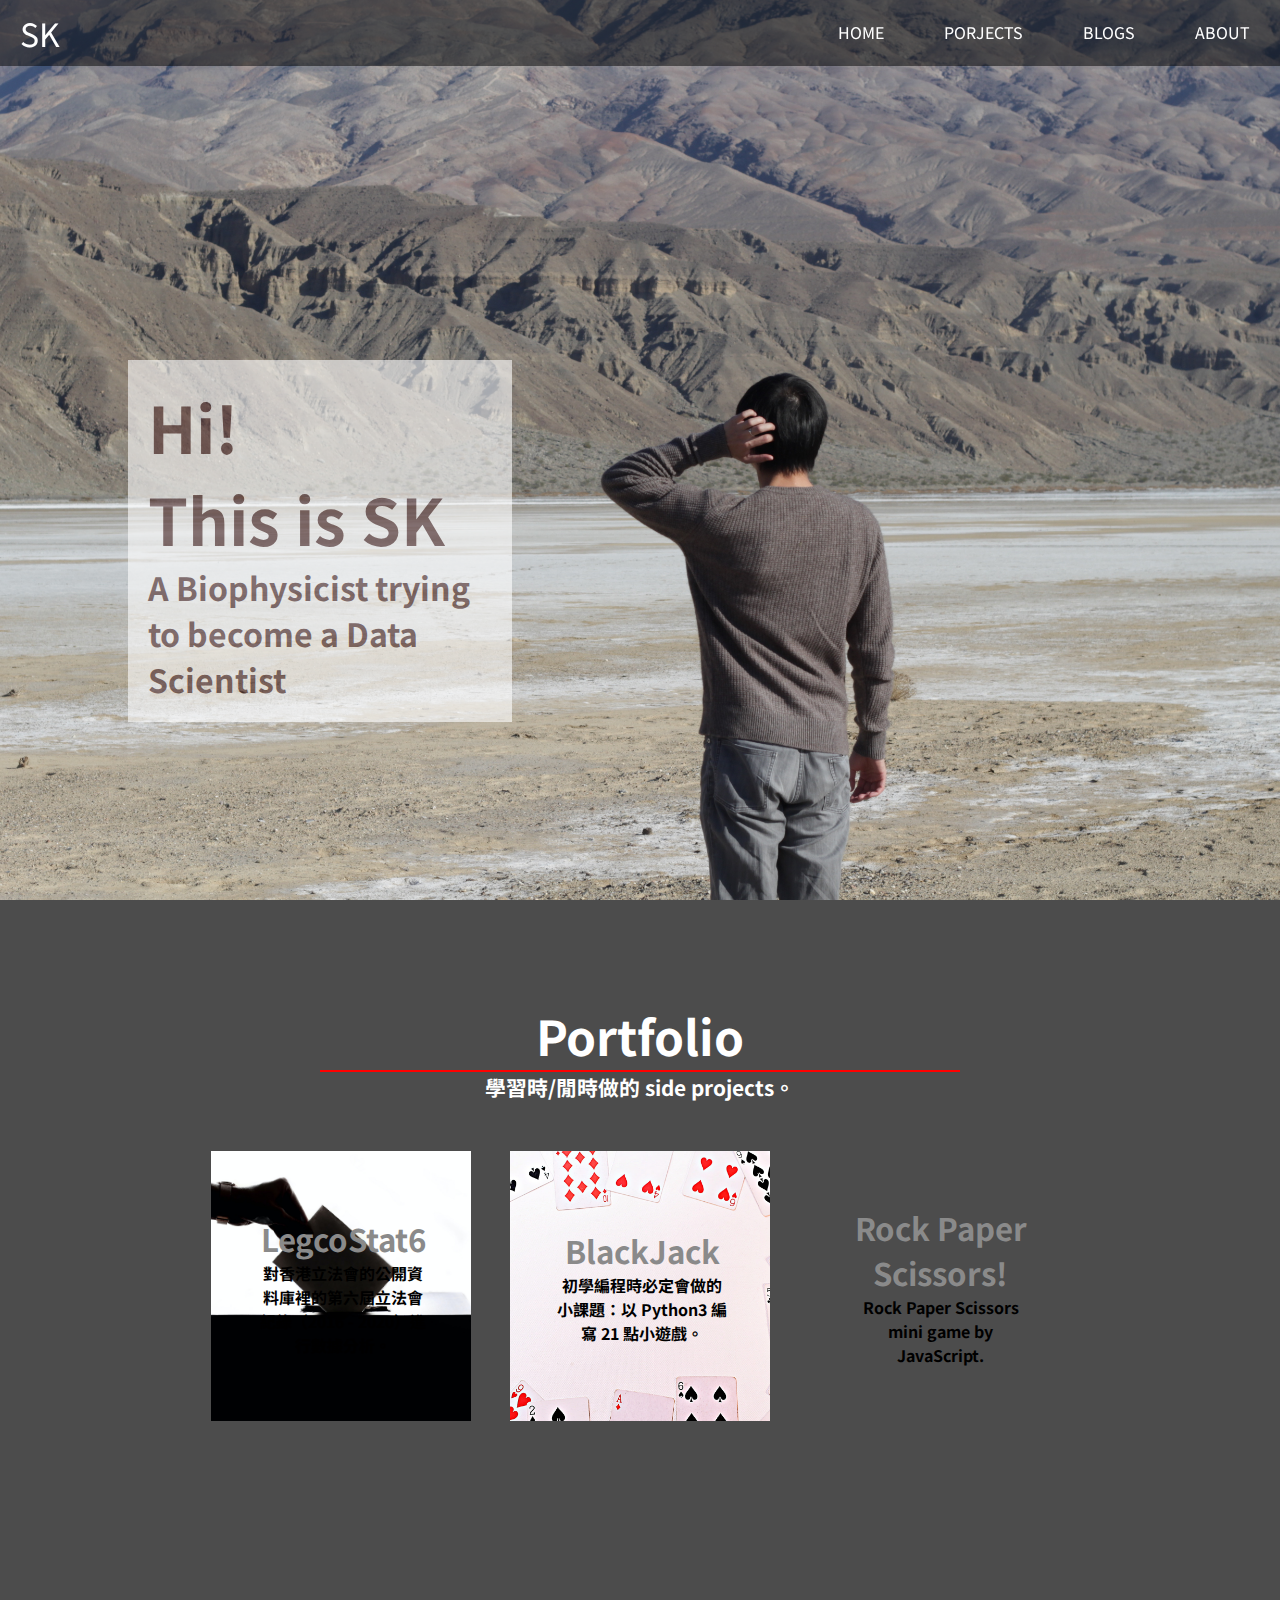
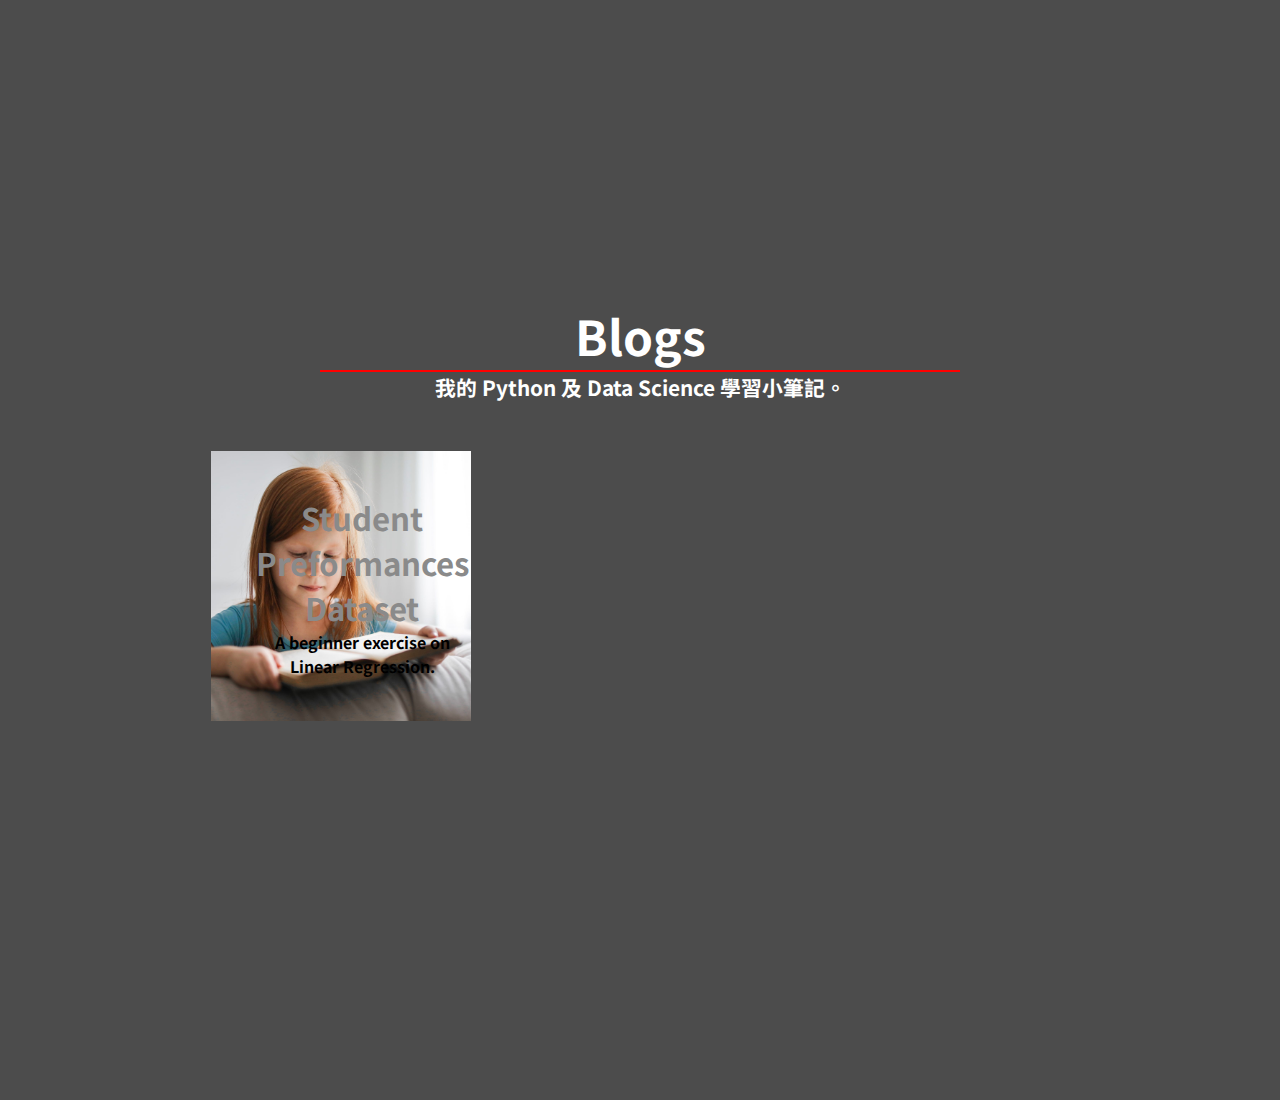
==== index.html @ 5fa2726f "add rock paper scissors link" ====
<!DOCTYPE html>
<html>

<head>
    <meta charset='utf-8'>
    <title>My Portfolio</title>
    <meta name="description" content="My first portfolio page to collect my works!">
    <meta name="viewport" content="width=device-width, initial-scale=1, shrink-to-fit=no">
    <meta http-equiv="X-UA-Compatible" content="ie=edge">
    <link rel="stylesheet" href="css/style.css">
</head>

<body>
    <header class="header">
        <a href="#" class="logo">SK</a>

        <input class="menu-btn" type="checkbox" id="menu-btn" />

        <label class="menu-icon" for="menu-btn"><span class="navicon"></span></label>

            <ul class="menu">
                <li><a href="#home">Home</a></li>
                <li><a href="#projects">Porjects</a></li>
                <li><a href="#blog">Blogs</a></li>
                <li><a href="#">About</a></li>
            </ul>
    </header>
    <div class="container">
        <div class="home" id="home">
            <div class="banner">
                <div class="banner-box">
                    <div class="banner-big">Hi!<br>This is SK</div>
                    <div class="banner-small">A Biophysicist trying to become a Data Scientist</div>
                </div>
            </div>
        </div>


        <div class="projects" id="projects">
            <div class="title-wrapper">
                <div class="title"><h1>Portfolio</h1></div>
                <div class="title-content"><h2>學習時/閒時做的 side projects。</h2></div>
            </div>

            <div class="projects-items-wrapper">
                <!-- add projects here -->
                <div class="projects-item-wrapper">
                    <div class="project-img-background" style="background-image:url(./img/legco_bg.jpg)"></div>

                    <div class="img-text-wrapper">

                        <div class="logo-wrapper">
                            <div class="project-logo"><a href="https://tikuischan.github.io/LegcoStat/"><h2>LegcoStat6</h2></a></div>
                        </div>
                        <div class="subtitle">
                            對香港立法會的公開資料庫裡的第六屆立法會紀錄（2016 - 2020）進行數據分析。
                        </div>

                    </div>
                </div>
                <!-- add projects here -->
                <div class="projects-item-wrapper">
                    <div class="project-img-background" style="background-image:url(./img/blackjack_bg.jpg)"></div>

                    <div class="img-text-wrapper">
                        <div class="logo-wrapper">
                            <div class="project-logo"><a href="https://github.com/TikuisChan/BlackJack.py"><h2>BlackJack</h2></a></div>
                        </div>
                        <div class="subtitle">
                            初學編程時必定會做的小課題：以 Python3 編寫 21 點小遊戲。
                        </div>
                    </div>
                </div>
                <!-- add projects here -->
                <div class="projects-item-wrapper">
                    <div class="project-img-background" style="background-image:url(./img/rps.jpg)"></div>

                    <div class="img-text-wrapper">
                        <div class="logo-wrapper">
                            <div class="project-logo"><a href="./rps/rps.html"><h2>Rock Paper Scissors!</h2></a></div>
                        </div>
                        <div class="subtitle">
                            Rock Paper Scissors mini game by JavaScript.
                        </div>
                    </div>
                </div>
                <!-- add projects here -->

            </div>
        </div>

        <div class="blogs" id="blog">
            <div class="title-wrapper">
                <div class="title"><h1>Blogs</h1></div>
                <div class="title-content"><h2>我的 Python 及 Data Science 學習小筆記。</h2></div>
            </div>
            <div class="blogs-items-wrapper">
                <!-- add blogs here -->
                <div class="blogs-item-wrapper">
                    <div class="blogs-img-background" style="background-image:url(./img/std.jpg)"></div>
                    <div class="img-text-wrapper">
                        <div class="logo-wrapper">
                            <div class="blogs-logo"><a href="./blog/linear_regression.html"><h2>Student Preformances Dataset</h2></a></div>
                        </div>
                        <div class="subtitle">
                            A beginner exercise on Linear Regression.
                        </div>
                    </div>
                </div>
                <!-- add blogs here -->

            </div>


        </div>

<!--         <div class="contact">
        </div> -->

    </div>
</body>
</html>
---- css/style.css ----
/* font including */
@import url('https://fonts.googleapis.com/css2?family=Noto+Sans+TC:wght@500;700&display=swap');

/* Master Styles */
*{
  margin: 0;
  border: 0;
  box-sizing: border-box;
  font-family: 'Noto Sans TC', sans-serif;
}

html {
  scroll-behavior: smooth;
}

.container {
  display: grid;
  grid-template-columns: 1fr;
}

.title-wrapper {
  text-align: center;
}

.title-wrapper h1{
  padding-top: 100px;
  margin: 0px auto;
  font-size: 300%;
  width: 50vw;
  color: white;
  border-bottom: 2px solid red;
}

.title-wrapper h2{
  margin: 0px auto;
  font-size: 130%;
  color: white;
  padding-bottom: 30px;
}

/* new responsive nav bar */
.header {
  background-color: rgba(0,0,0,0.5);
  position: fixed;
  width: 100%;
  z-index: 3;
}

.header ul {
  margin: 0;
  padding: 0;
  list-style: none;
  overflow: hidden;
  text-transform: uppercase;
}

.header li a {
  display: block;
  padding: 20px 20px;
  text-decoration: none;
  color: white;
}

.header li a:hover,
.header .menu-btn:hover {
  background-color: rgba(255,255,255,0.5);
}

.header .logo {
  color: white;
  display: block;
  float: left;
  font-size: 200%;
  padding: 10px 20px;
  text-decoration: none;
}

/* menu */

.header .menu {
  text-align: right;
  clear: both;
  max-height: 0;
  transition: max-height .2s ease-out;
}

/* menu icon */

.header .menu-icon {
  cursor: pointer;
  display: inline-block;
  float: right;
  padding: 28px 20px;
  position: relative;
  user-select: none;
}

.header .menu-icon .navicon {
  background: white;
  display: block;
  height: 2px;
  position: relative;
  transition: background .2s ease-out;
  width: 18px;
}

.header .menu-icon .navicon:before,
.header .menu-icon .navicon:after {
  background: white;
  content: '';
  display: block;
  height: 100%;
  position: absolute;
  transition: all .2s ease-out;
  width: 100%;
}

.header .menu-icon .navicon:before {
  top: 5px;
}

.header .menu-icon .navicon:after {
  top: -5px;
}

/* menu btn */

.header .menu-btn {
  display: none;
}

.header .menu-btn:checked ~ .menu {
  max-height: 240px;
}

.header .menu-btn:checked ~ .menu-icon .navicon {
  background: transparent;
}

.header .menu-btn:checked ~ .menu-icon .navicon:before {
  transform: rotate(-45deg);
}

.header .menu-btn:checked ~ .menu-icon .navicon:after {
  transform: rotate(45deg);
}

.header .menu-btn:checked ~ .menu-icon:not(.steps) .navicon:before,
.header .menu-btn:checked ~ .menu-icon:not(.steps) .navicon:after {
  top: 0;
}

/* frontpage styles */
.banner {
  width: 100%;
  height: 100vh;
  background: url("../img/cover.jpg") center/cover fixed no-repeat;
}

.banner-box {
  display: inline-block;
  width: 30vw;
  background-color: #ffffff;
  opacity: 0.6;
  position: relative;
  top: 40vh;
  left: 10vw;
  padding: 20px;
}

.banner-big {
  color: #533;
  font-size: 400%;
  font-weight: 700;
}

.banner-small {
  color: #533;
  font-size: 200%;
  font-weight: 700;
}

/* projects and blogs styles */
.projects,
.blogs {
  width: 100%;
  min-height: 100vh;
  background: url("../img/cover.jpg") rgba(0,0,0,0.7) center/cover fixed no-repeat;
  background-blend-mode: multiply;
}

.projects-items-wrapper,
.blogs-items-wrapper {
  margin: 0px auto;
  width: 70vw;
  display: grid;
  grid-template-columns: 1fr 1fr 1fr
}

.projects-item-wrapper,
.blogs-item-wrapper {
  position: relative;
  padding: 1.5vw;
}

.project-img-background,
.blogs-img-background {
  transition: all 0.7s;
  width: 100%;
  height: 30vh;
  background: center/cover no-repeat;
}

.project-logo a,
.blogs-logo a {
  font-size: 130%;
  color: #8a8a8a;
  text-decoration: none;
}

.img-text-wrapper {
  position: absolute;
  top: 0;
  display: flex;
  flex-direction: column;
  justify-content: center;
  align-items: center;
  height: 100%;
  text-align: center;
  padding-left: 15%;
  padding-right: 20%;
}

.subtitle {
  font-weight: 700;
  transition: all 0.7s;
}

.projects-item-wrapper:hover,
.blogs-item-wrapper:hover .subtitle {
  color: #6291c5;
}

.projects-item-wrapper:hover .project-img-background,
.blogs-item-wrapper:hover .blogs-img-background {
  background: rgba(0,0,0,0.7) center/cover no-repeat;
  background-blend-mode: multiply;
}

/* selection sytles */

::-moz-selection {
  background: #000;
  color: #fff; }

::selection {
  background: #000;
  color: #fff; }

/* device styles */
@media screen and (min-width: 770px) {
  .header li {
    float: left;
  }
  .header li a {
    padding: 20px 30px;
  }
  .header .menu {
    clear: none;
    float: right;
    max-height: none;
  }
  .header .menu-icon {
    display: none;
  }
}


:root {
  --mobile-screen-move: 50% /*-300px*/;
}

@media screen and (max-width: 770px) {


.nav-wrapper {
  display: none;
}

.banner-box {
  width: 60vw;
  position: relative;
  top: 30vh;
}

.banner-big {
  color: #533;
  font-size: 200%;
  font-weight: 500;
}

.banner-small {
  color: #533;
  font-size: 100%;
  font-weight: 500;
}

.projects-items-wrapper,
.blogs-items-wrapper {
  margin: 0px auto;
  width: 70vw;
  display: grid;
  grid-template-columns: 1fr
}

.banner {
  background: url("../img/cover.jpg") cover fixed no-repeat;
  background-position: var(--mobile-screen-move);
}

.projects,
.blogs {
  background: url("../img/cover.jpg") rgba(0,0,0,0.7) cover fixed no-repeat;
  background-position: var(--mobile-screen-move);
}

/* need JS to do the 'activate depends on scroll condition' */
.project-logo,
.blogs-logo {
  color: white;

}

.subtitle {
  font-size: 120%;
  color: #6291c5;
  font-weight: 700;
}

.project-img-background,
.blogs-img-background {
  height: 50vh;
  margin-bottom: 10vh;
  background: rgba(0,0,0,0.7) center/cover no-repeat;
  background-blend-mode: multiply;
}
}
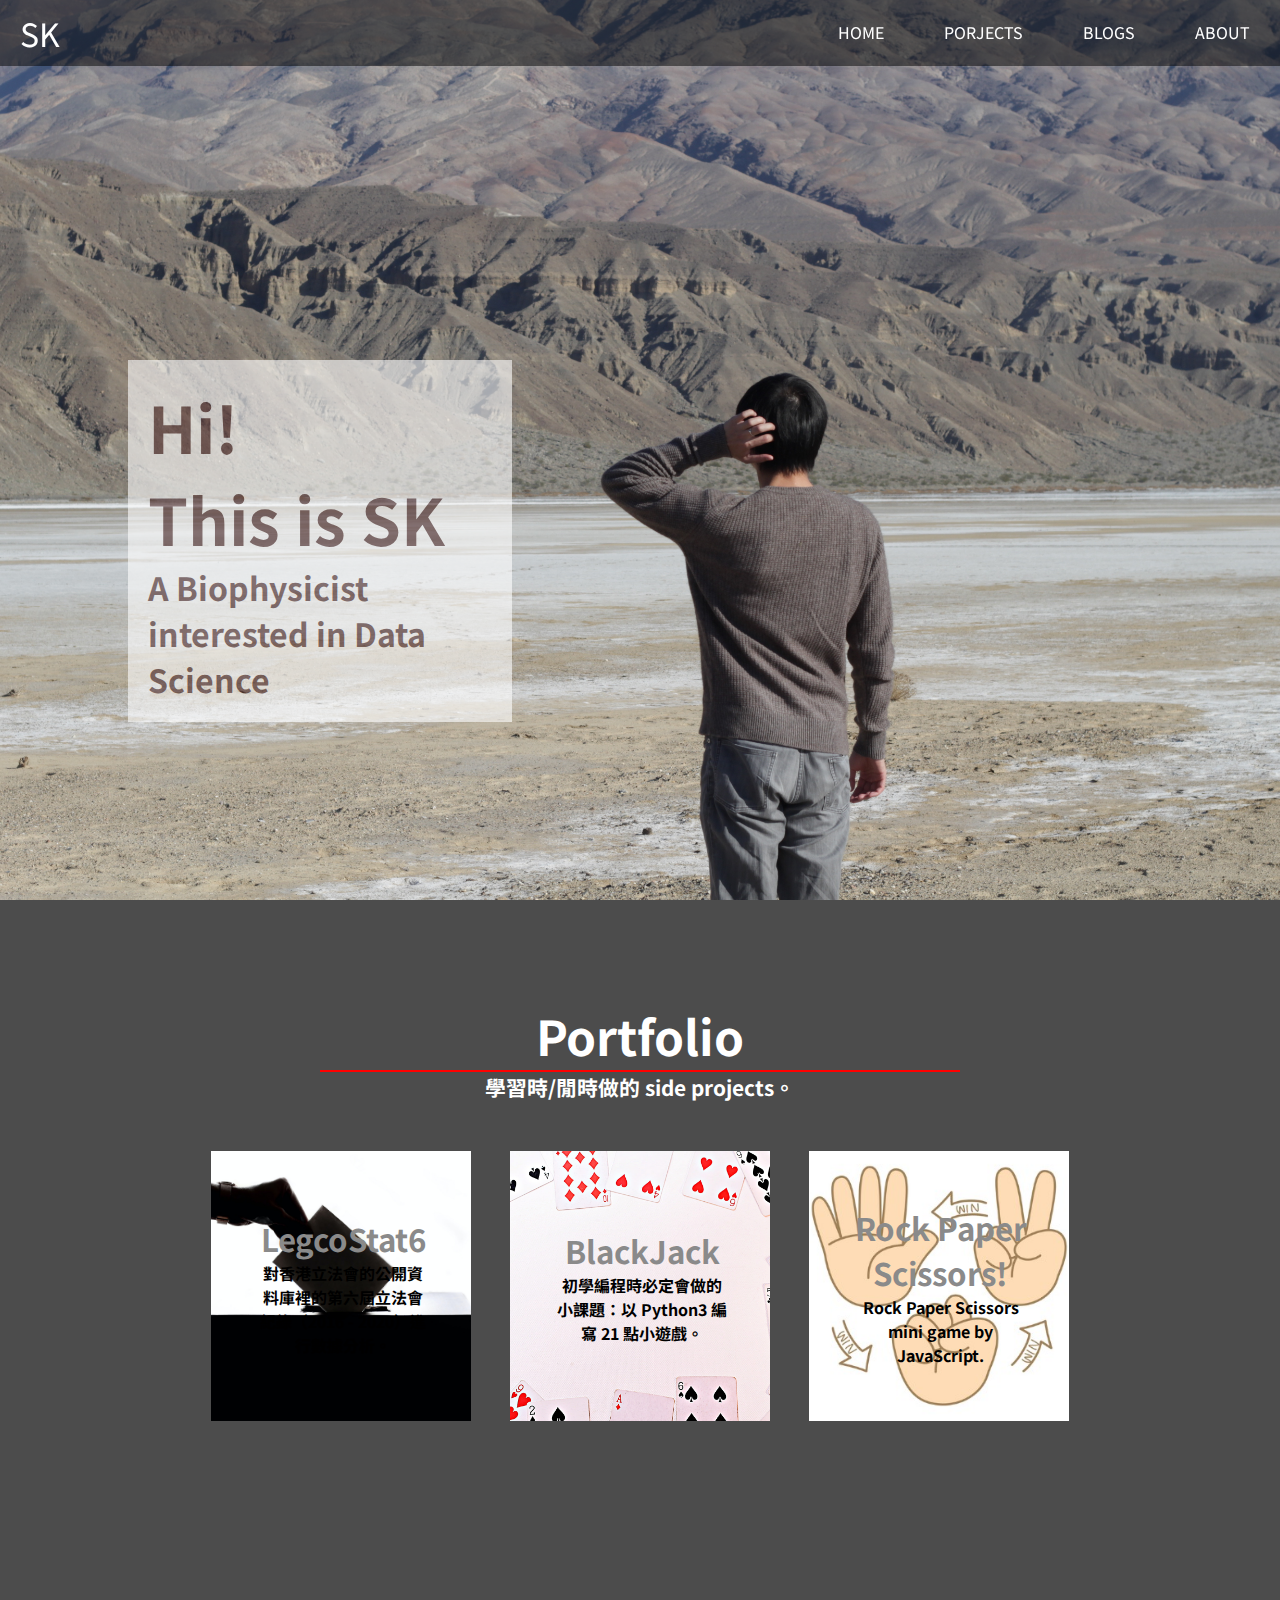
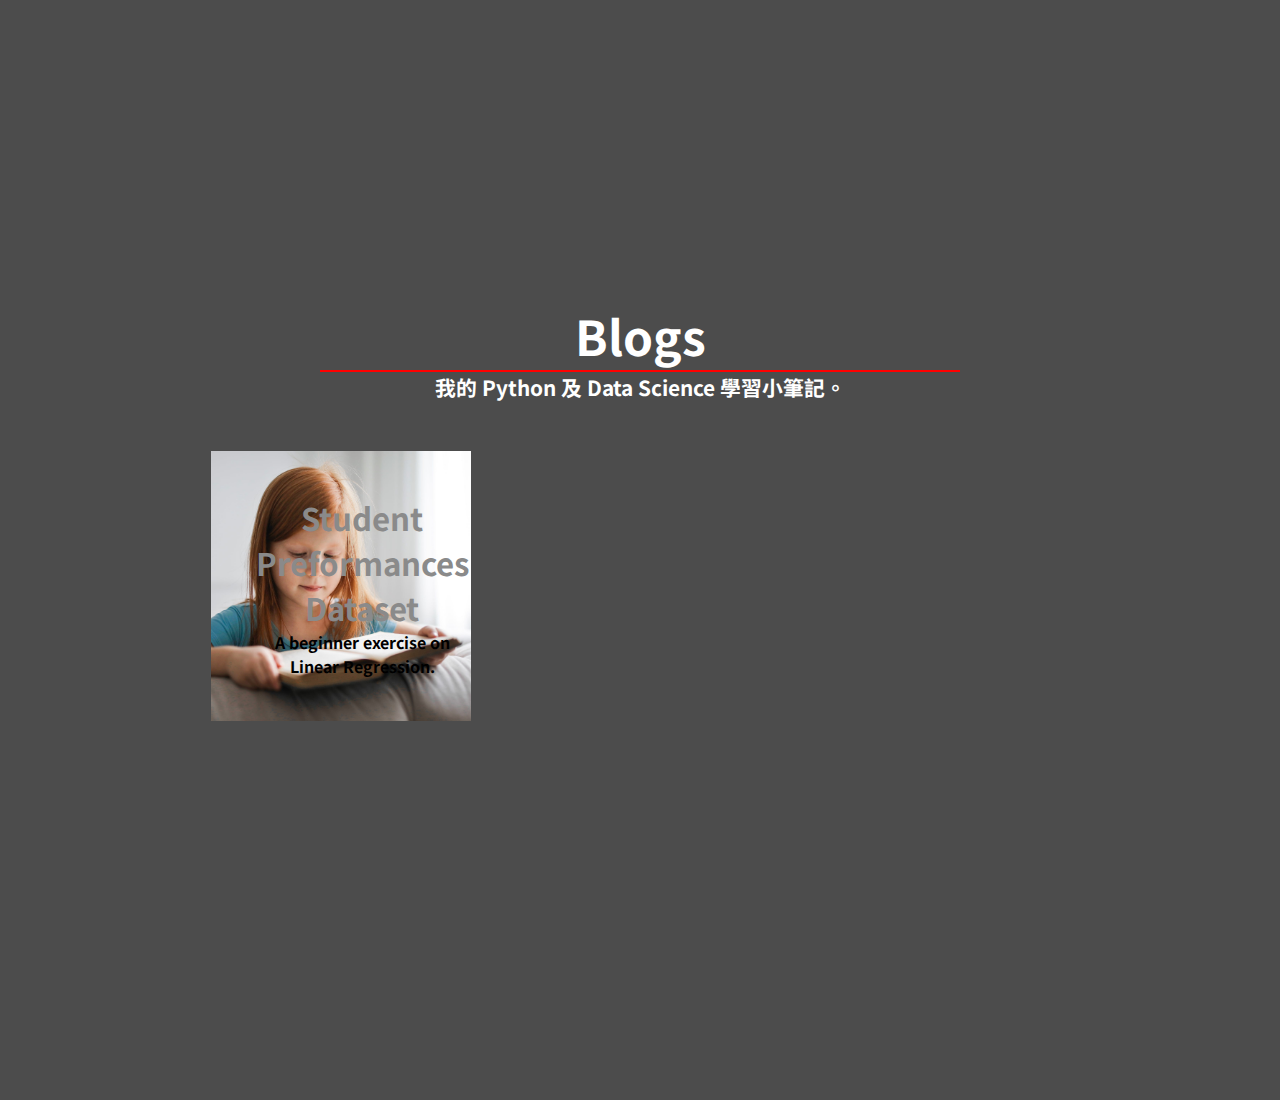
==== commit ae26fe91: "Update index.html" ====
--- a/index.html
+++ b/index.html
@@ -30,7 +30,7 @@
             <div class="banner">
                 <div class="banner-box">
                     <div class="banner-big">Hi!<br>This is SK</div>
-                    <div class="banner-small">A Biophysicist trying to become a Data Scientist</div>
+                    <div class="banner-small">A Biophysicist interested in Data Science</div>
                 </div>
             </div>
         </div>
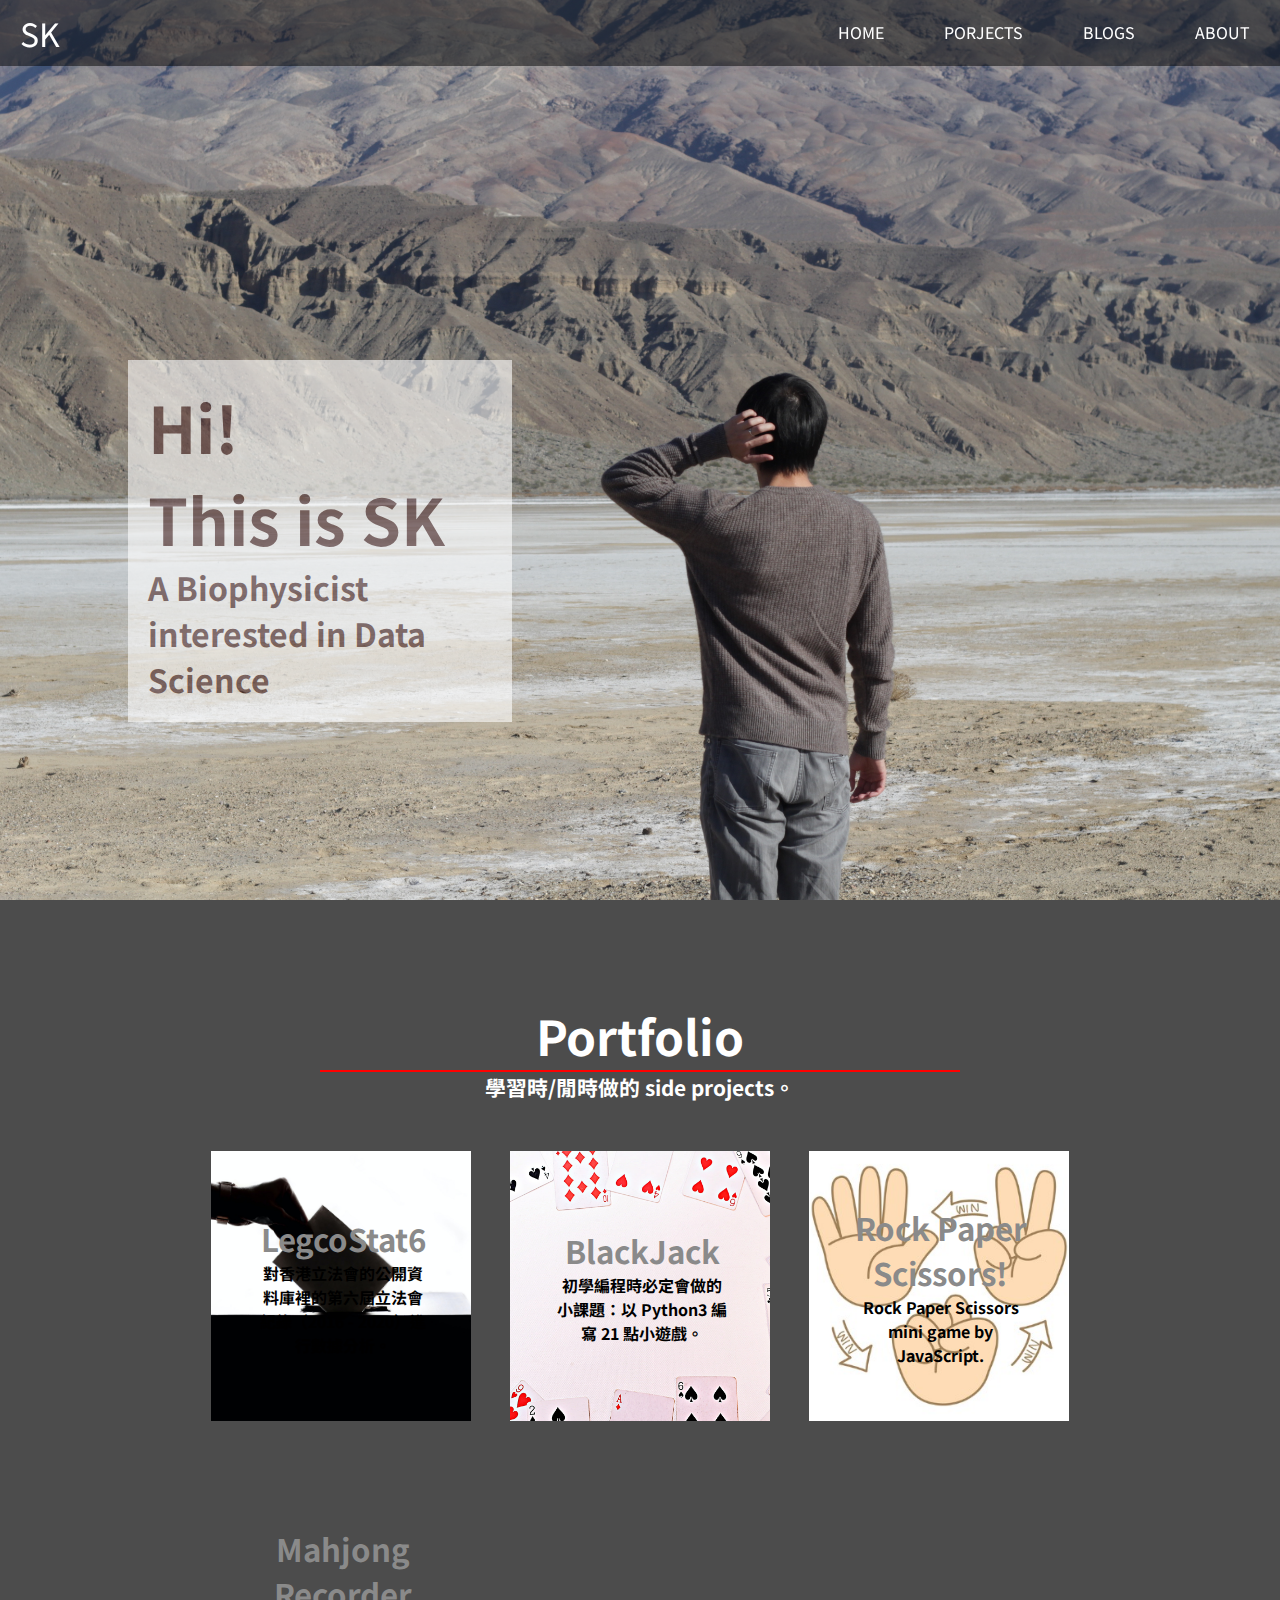
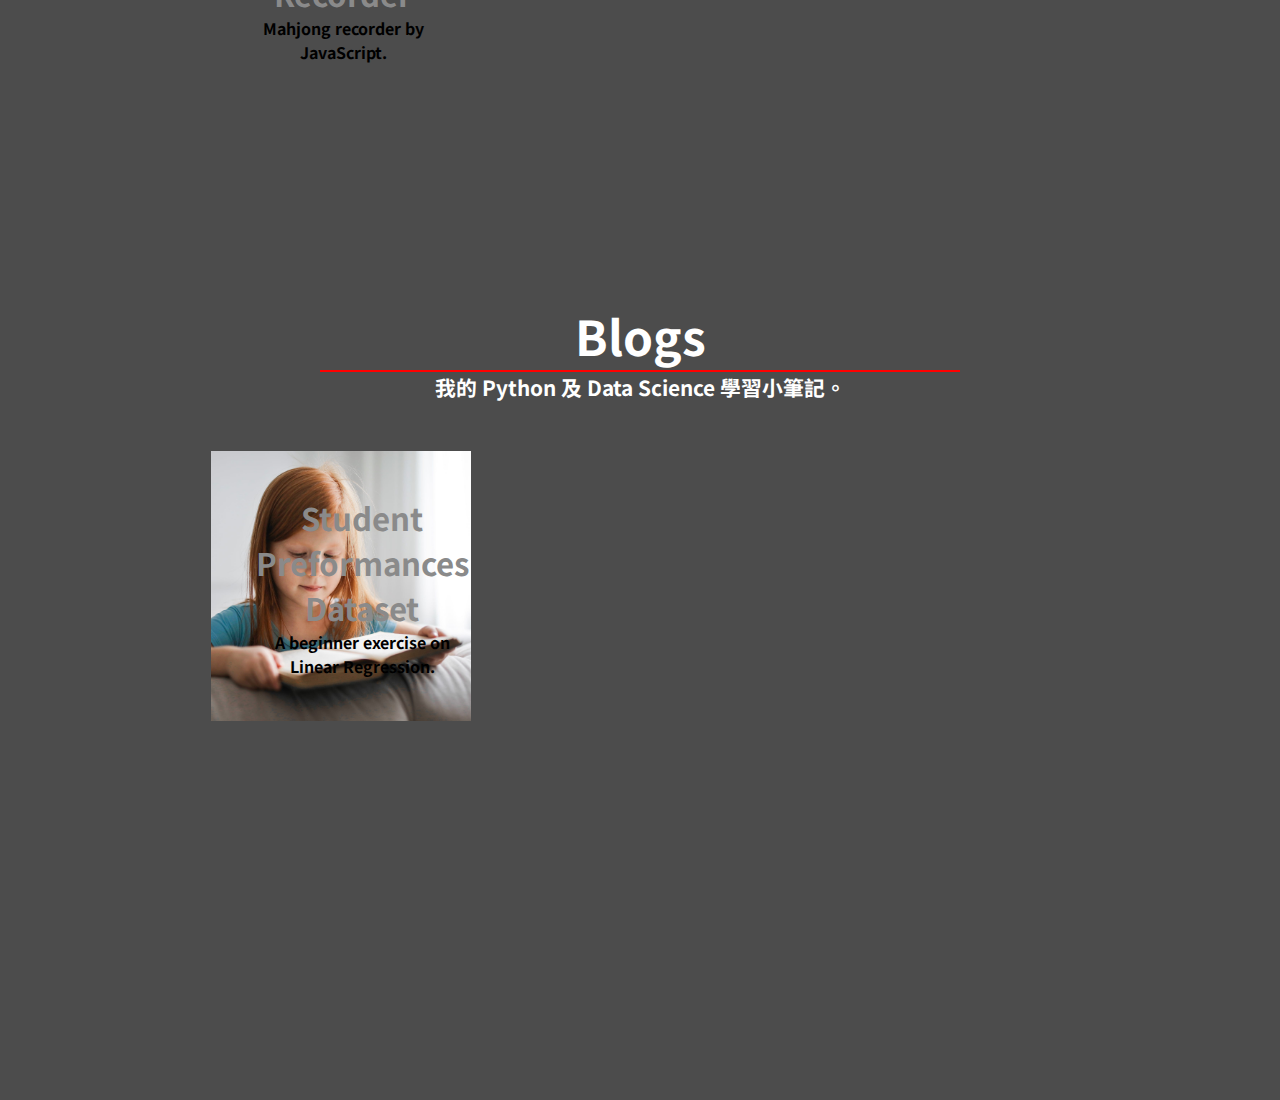
==== commit 9edeecfe: "added mahjong recorder project" ====
--- a/index.html
+++ b/index.html
@@ -85,6 +85,18 @@
                     </div>
                 </div>
                 <!-- add projects here -->
+                <div class="projects-item-wrapper">
+                    <div class="project-img-background" style="background-image:url(./img/mahjong.jpg)"></div>
+
+                    <div class="img-text-wrapper">
+                        <div class="logo-wrapper">
+                            <div class="project-logo"><a href="./mahjong/index.html"><h2>Mahjong Recorder</h2></a></div>
+                        </div>
+                        <div class="subtitle">
+                            Mahjong recorder by JavaScript.
+                        </div>
+                    </div>
+                </div>
 
             </div>
         </div>
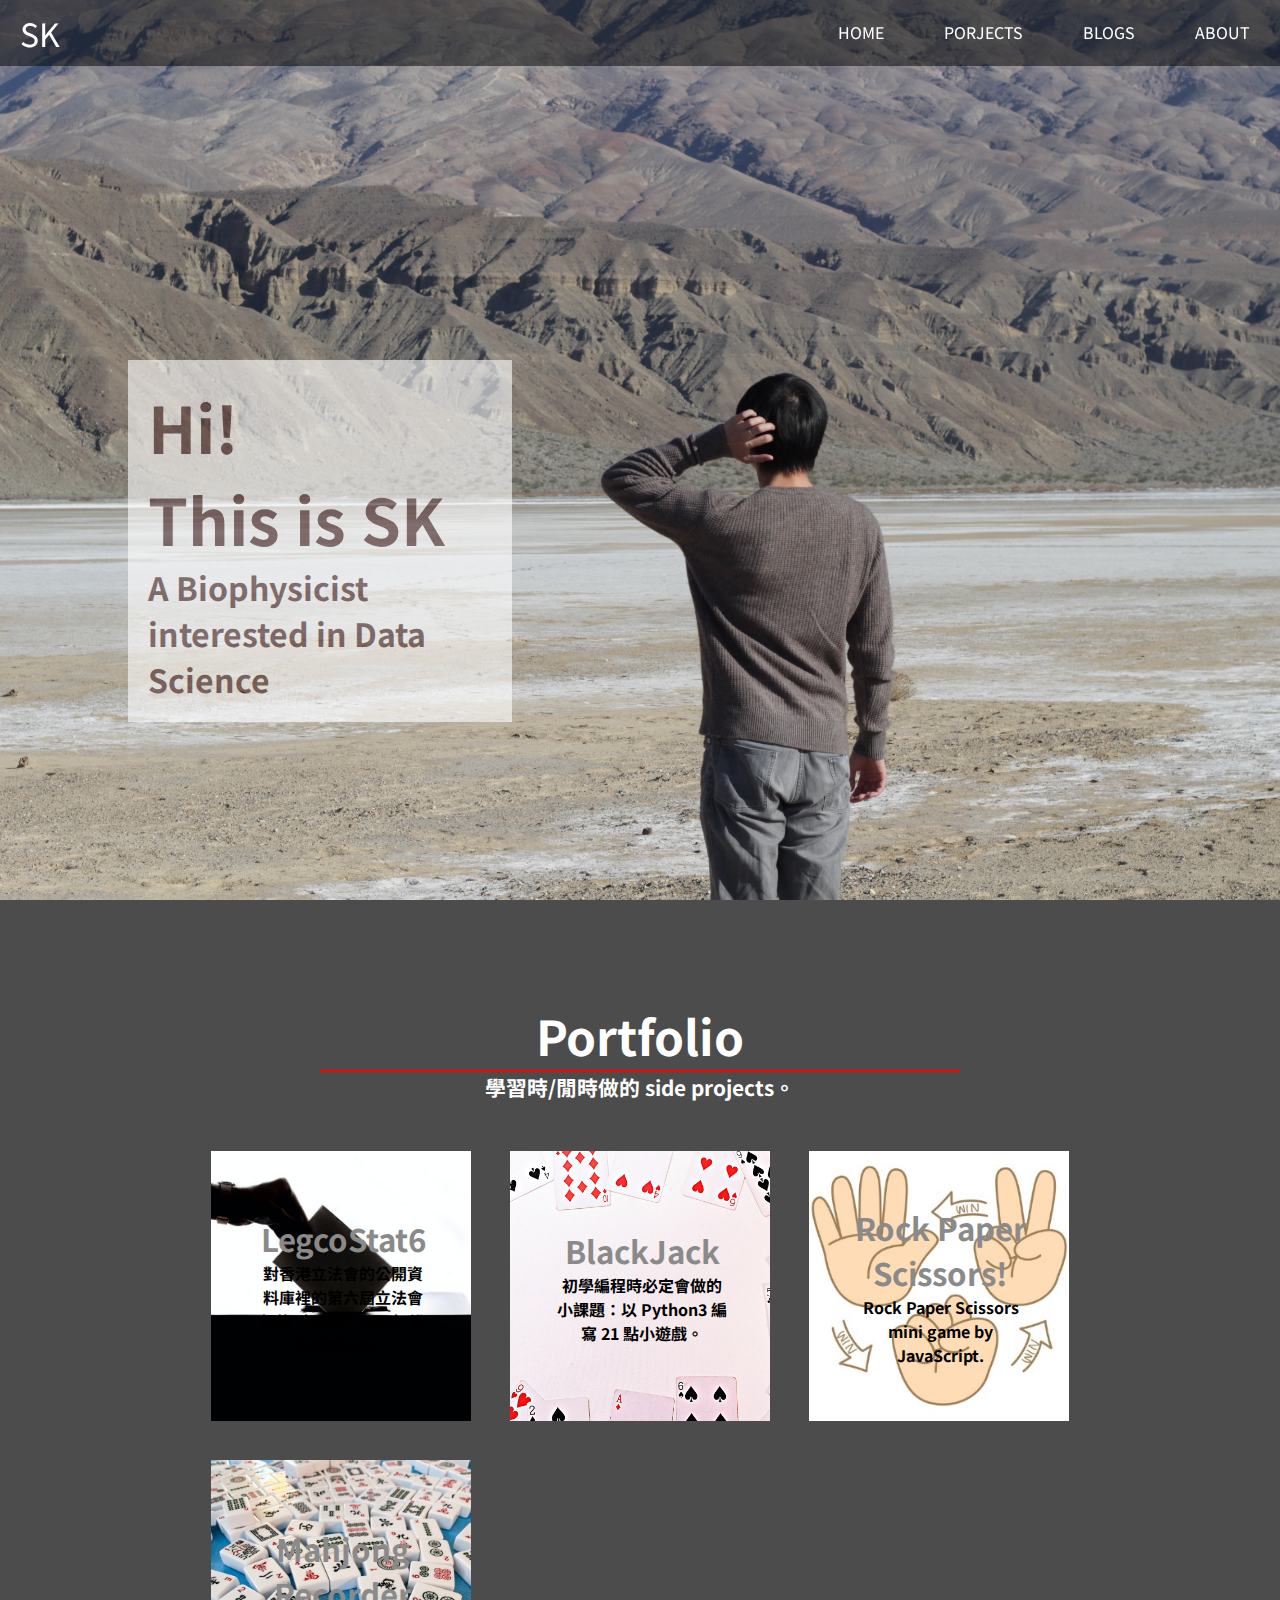
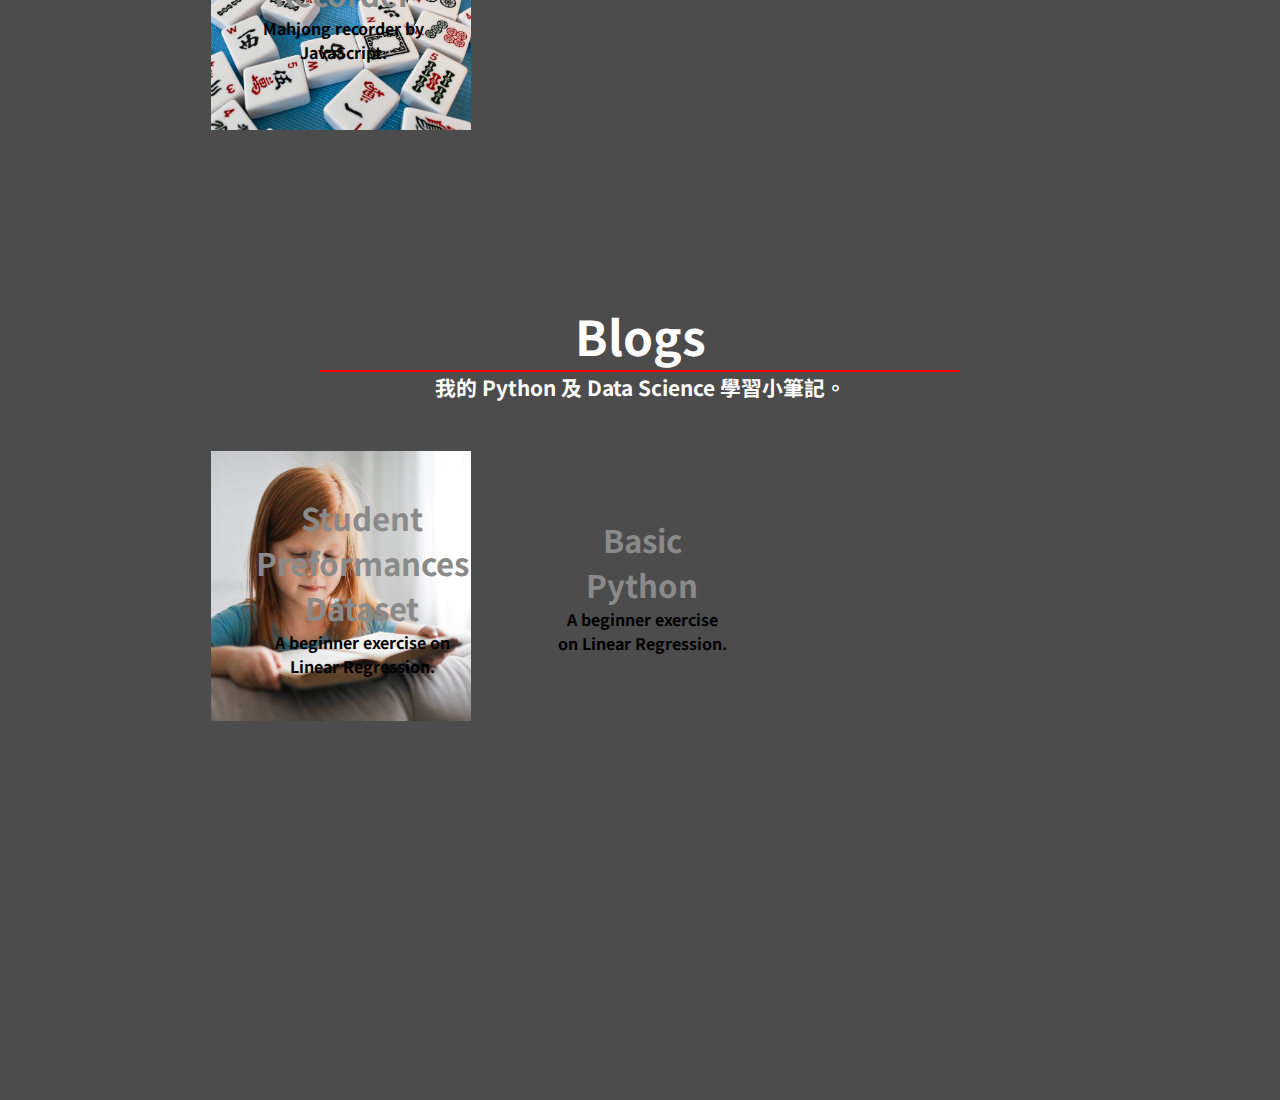
==== commit 24576b47: "Update index.html" ====
--- a/index.html
+++ b/index.html
@@ -120,9 +120,20 @@
                     </div>
                 </div>
                 <!-- add blogs here -->
+                <div class="blogs-item-wrapper">
+                    <div class="blogs-img-background" style="background-image:url(./img/python_logo.jpg)"></div>
+                    <div class="img-text-wrapper">
+                        <div class="logo-wrapper">
+                            <div class="blogs-logo"><a href="./blog/BasicPython01.html"><h2>Basic Python</h2></a></div>
+                        </div>
+                        <div class="subtitle">
+                            A beginner exercise on Linear Regression.
+                        </div>
+                    </div>
+                </div>
+                <!-- add blogs here -->
 
             </div>
-
 
         </div>
 
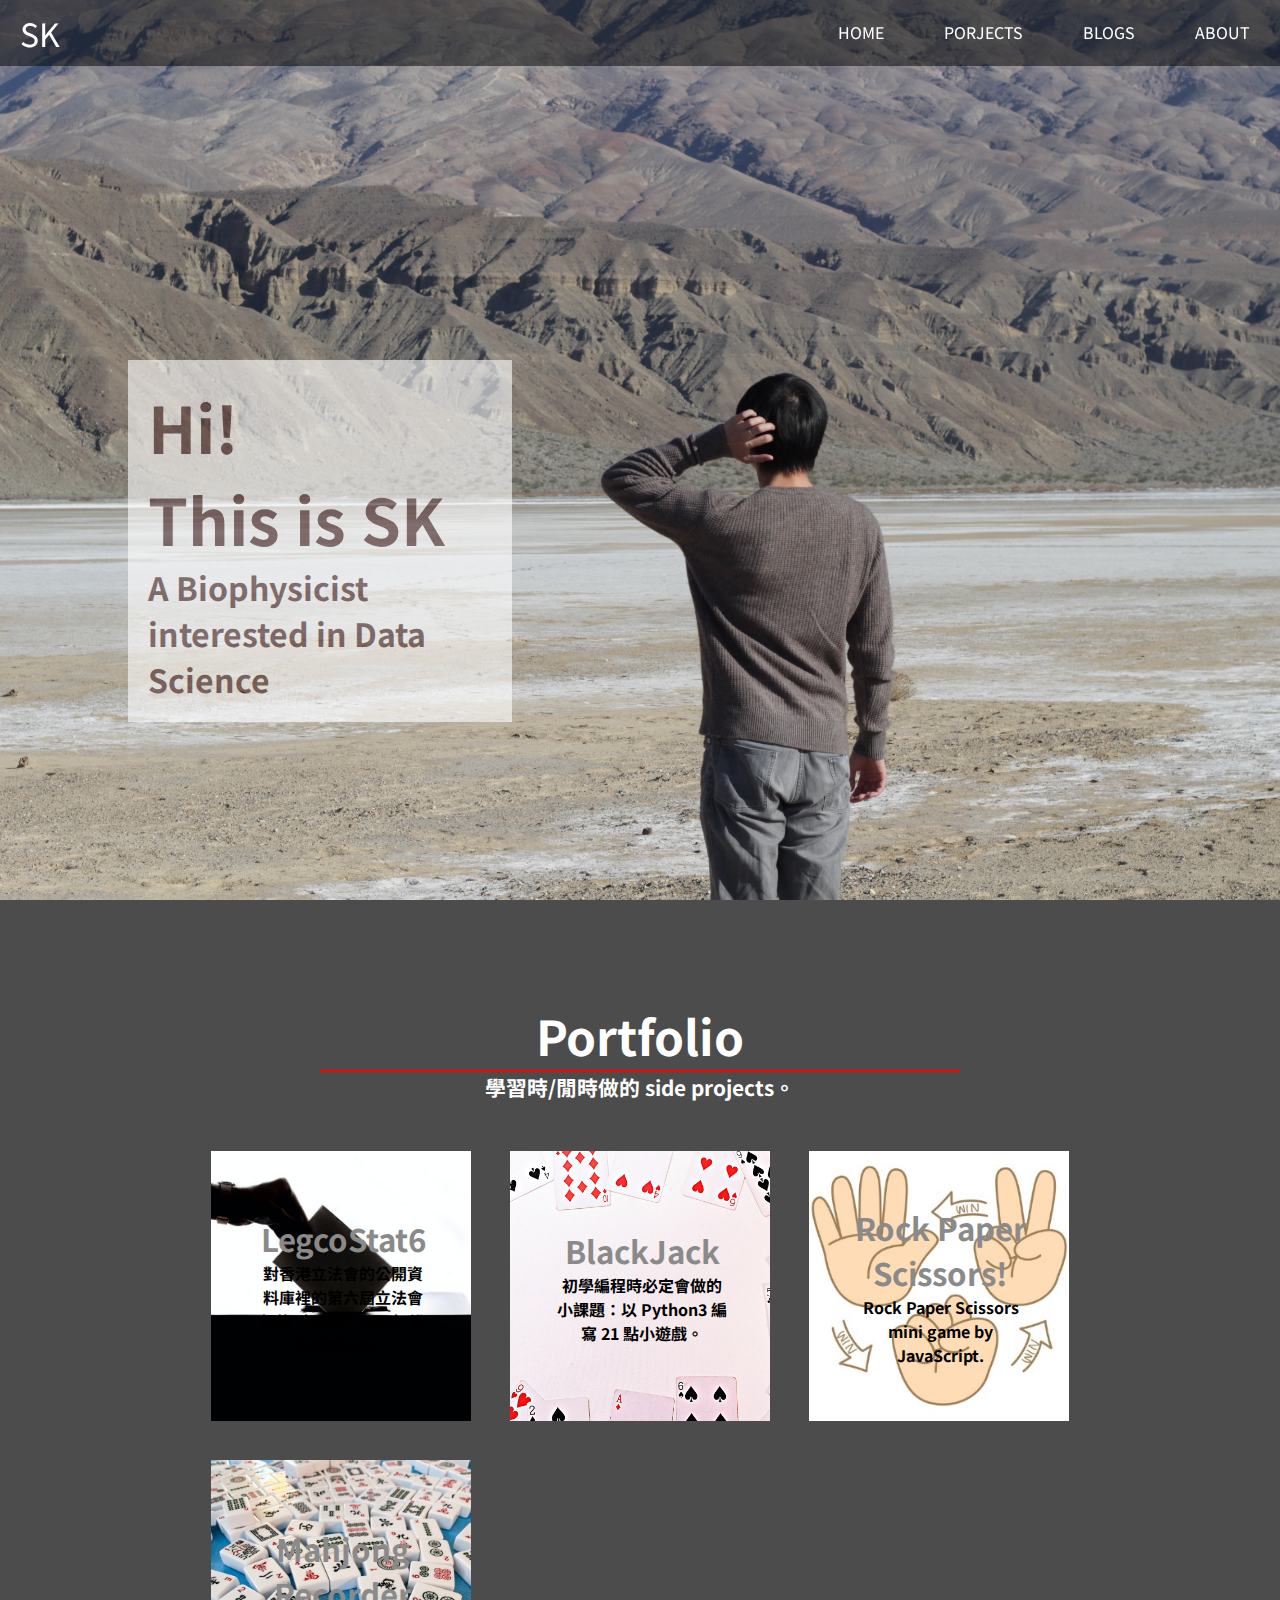
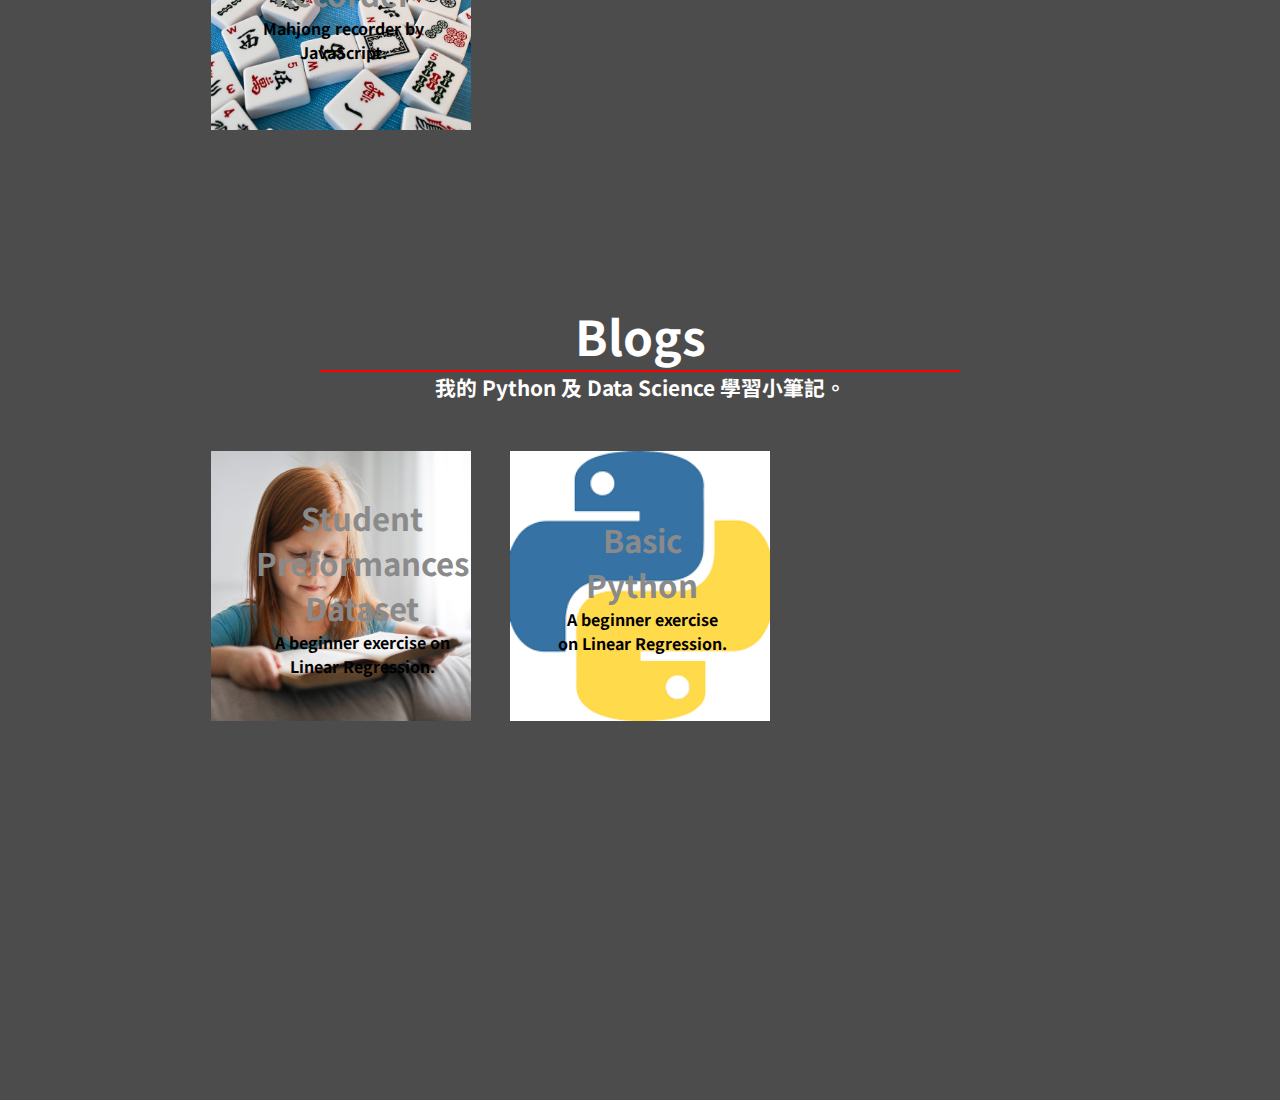
==== commit b9eb63de: "change python logo to png" ====
--- a/index.html
+++ b/index.html
@@ -121,7 +121,7 @@
                 </div>
                 <!-- add blogs here -->
                 <div class="blogs-item-wrapper">
-                    <div class="blogs-img-background" style="background-image:url(./img/python_logo.jpg)"></div>
+                    <div class="blogs-img-background" style="background-image:url(./img/python_logo.png)"></div>
                     <div class="img-text-wrapper">
                         <div class="logo-wrapper">
                             <div class="blogs-logo"><a href="./blog/BasicPython01.html"><h2>Basic Python</h2></a></div>
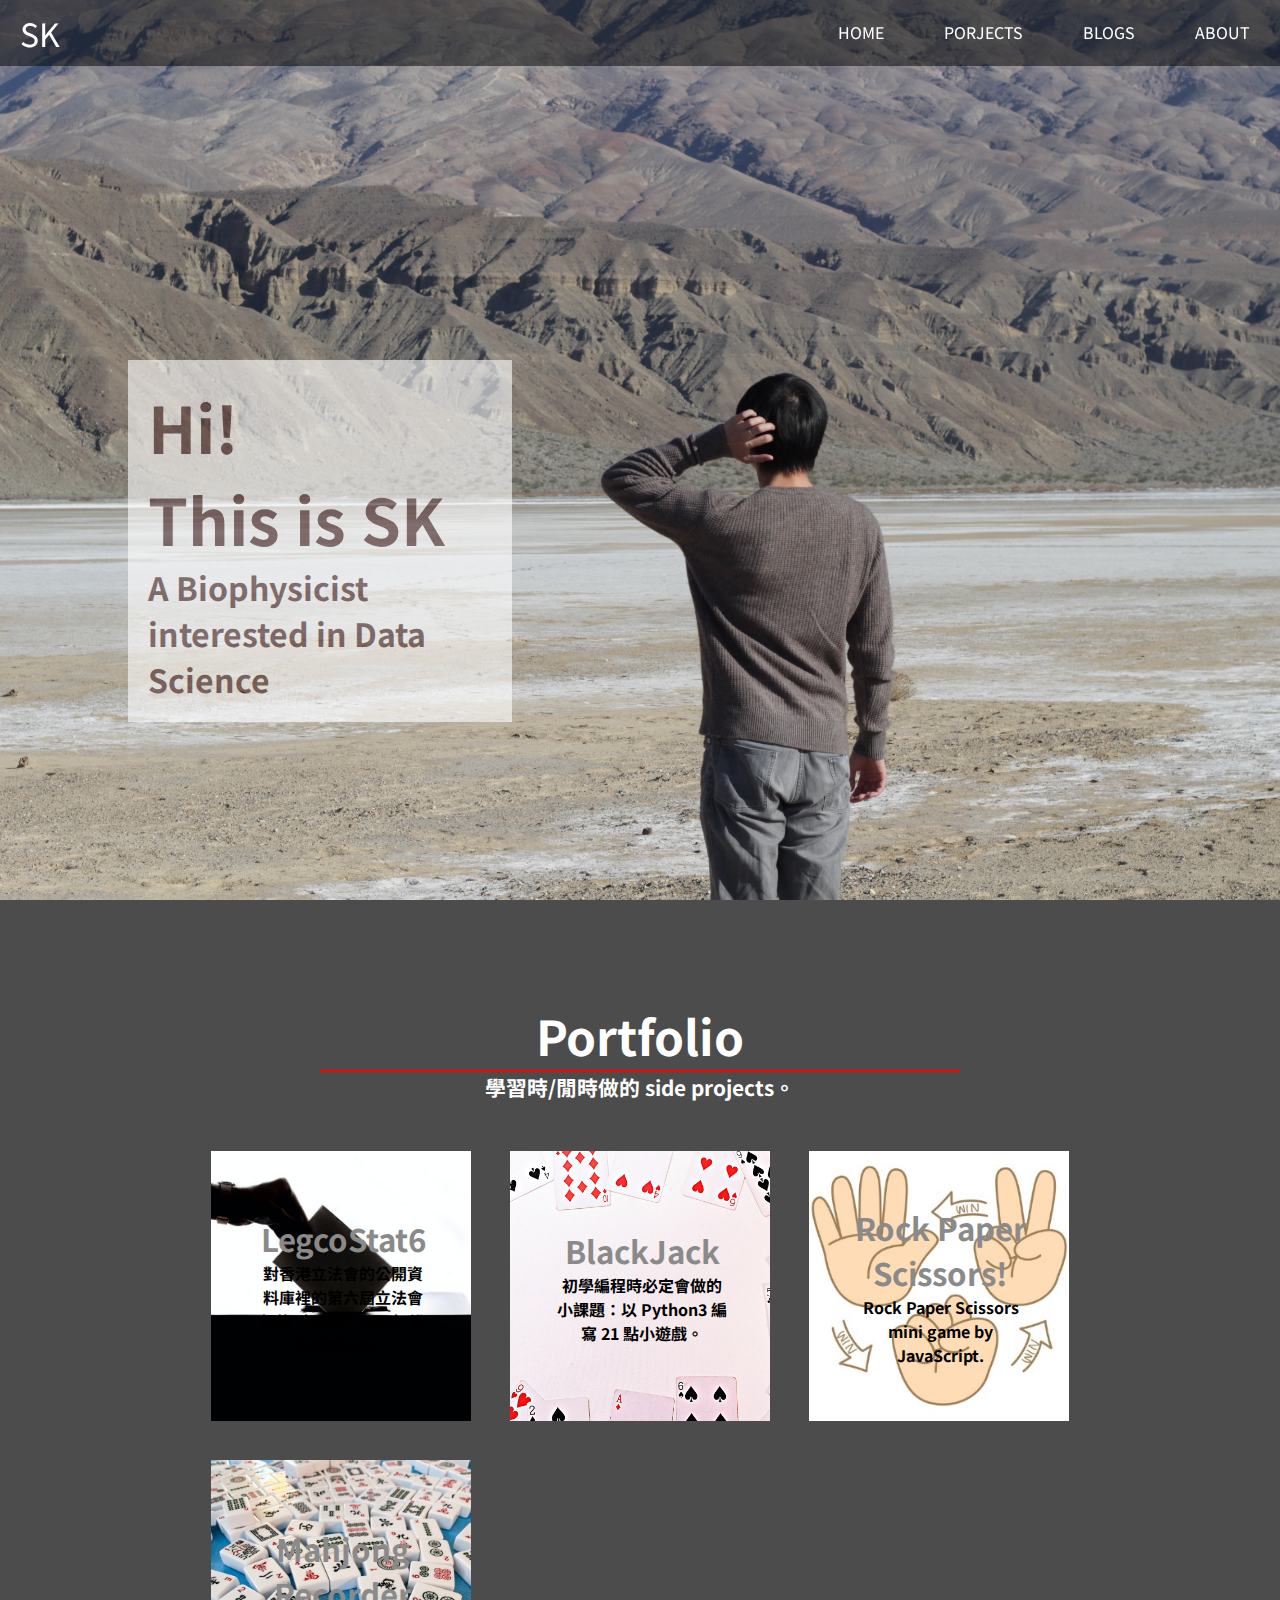
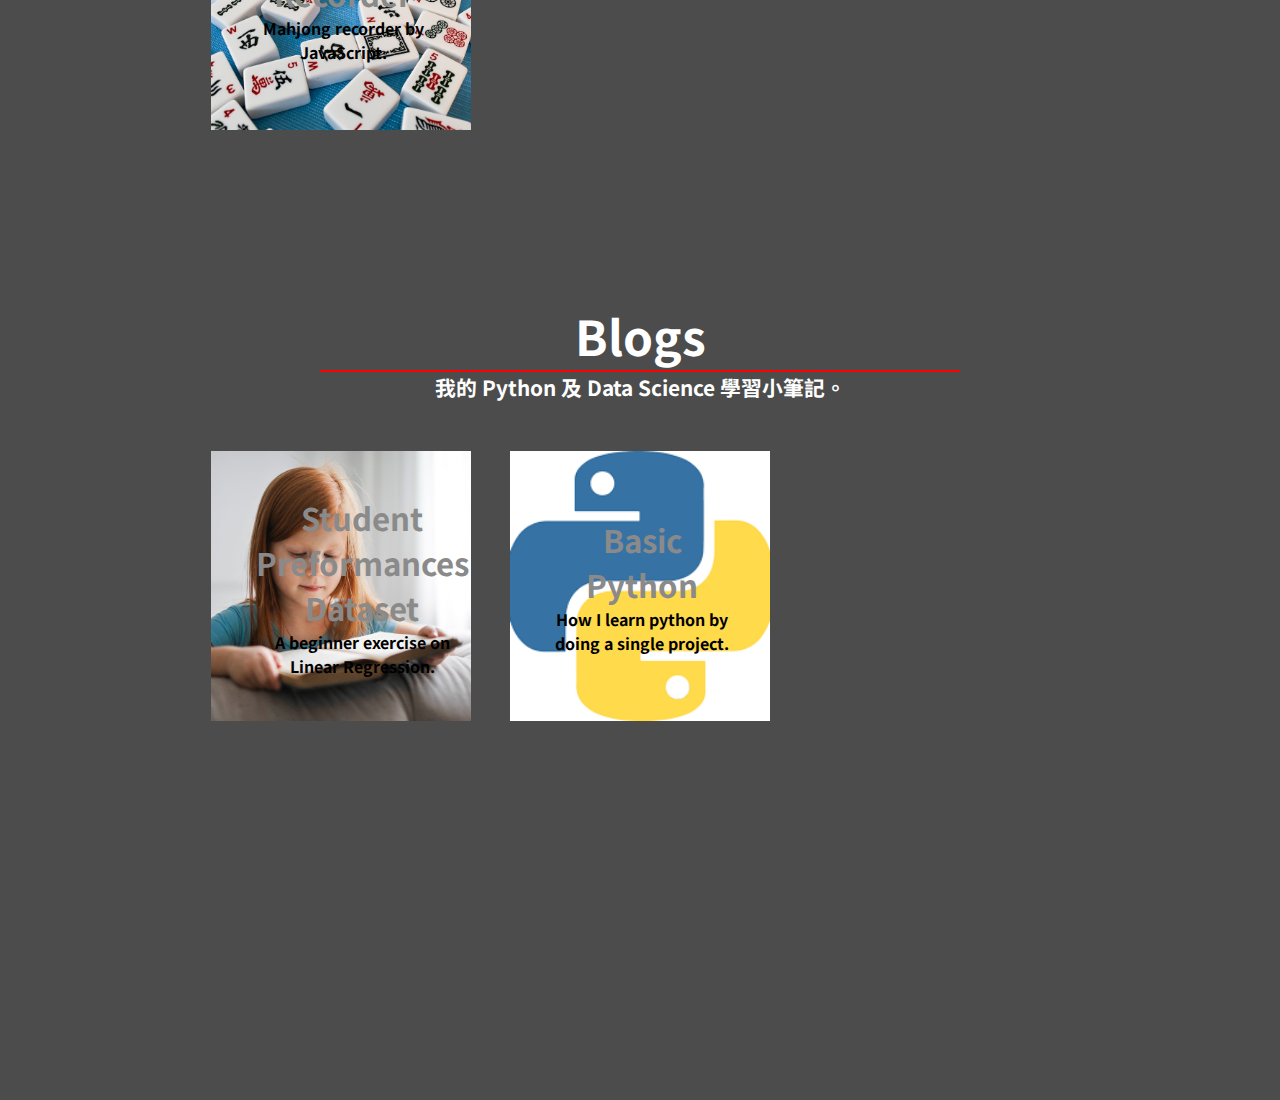
==== commit 130bb9b0: "change description of basic python blog" ====
--- a/index.html
+++ b/index.html
@@ -127,7 +127,7 @@
                             <div class="blogs-logo"><a href="./blog/BasicPython01.html"><h2>Basic Python</h2></a></div>
                         </div>
                         <div class="subtitle">
-                            A beginner exercise on Linear Regression.
+                            How I learn python by doing a single project.
                         </div>
                     </div>
                 </div>
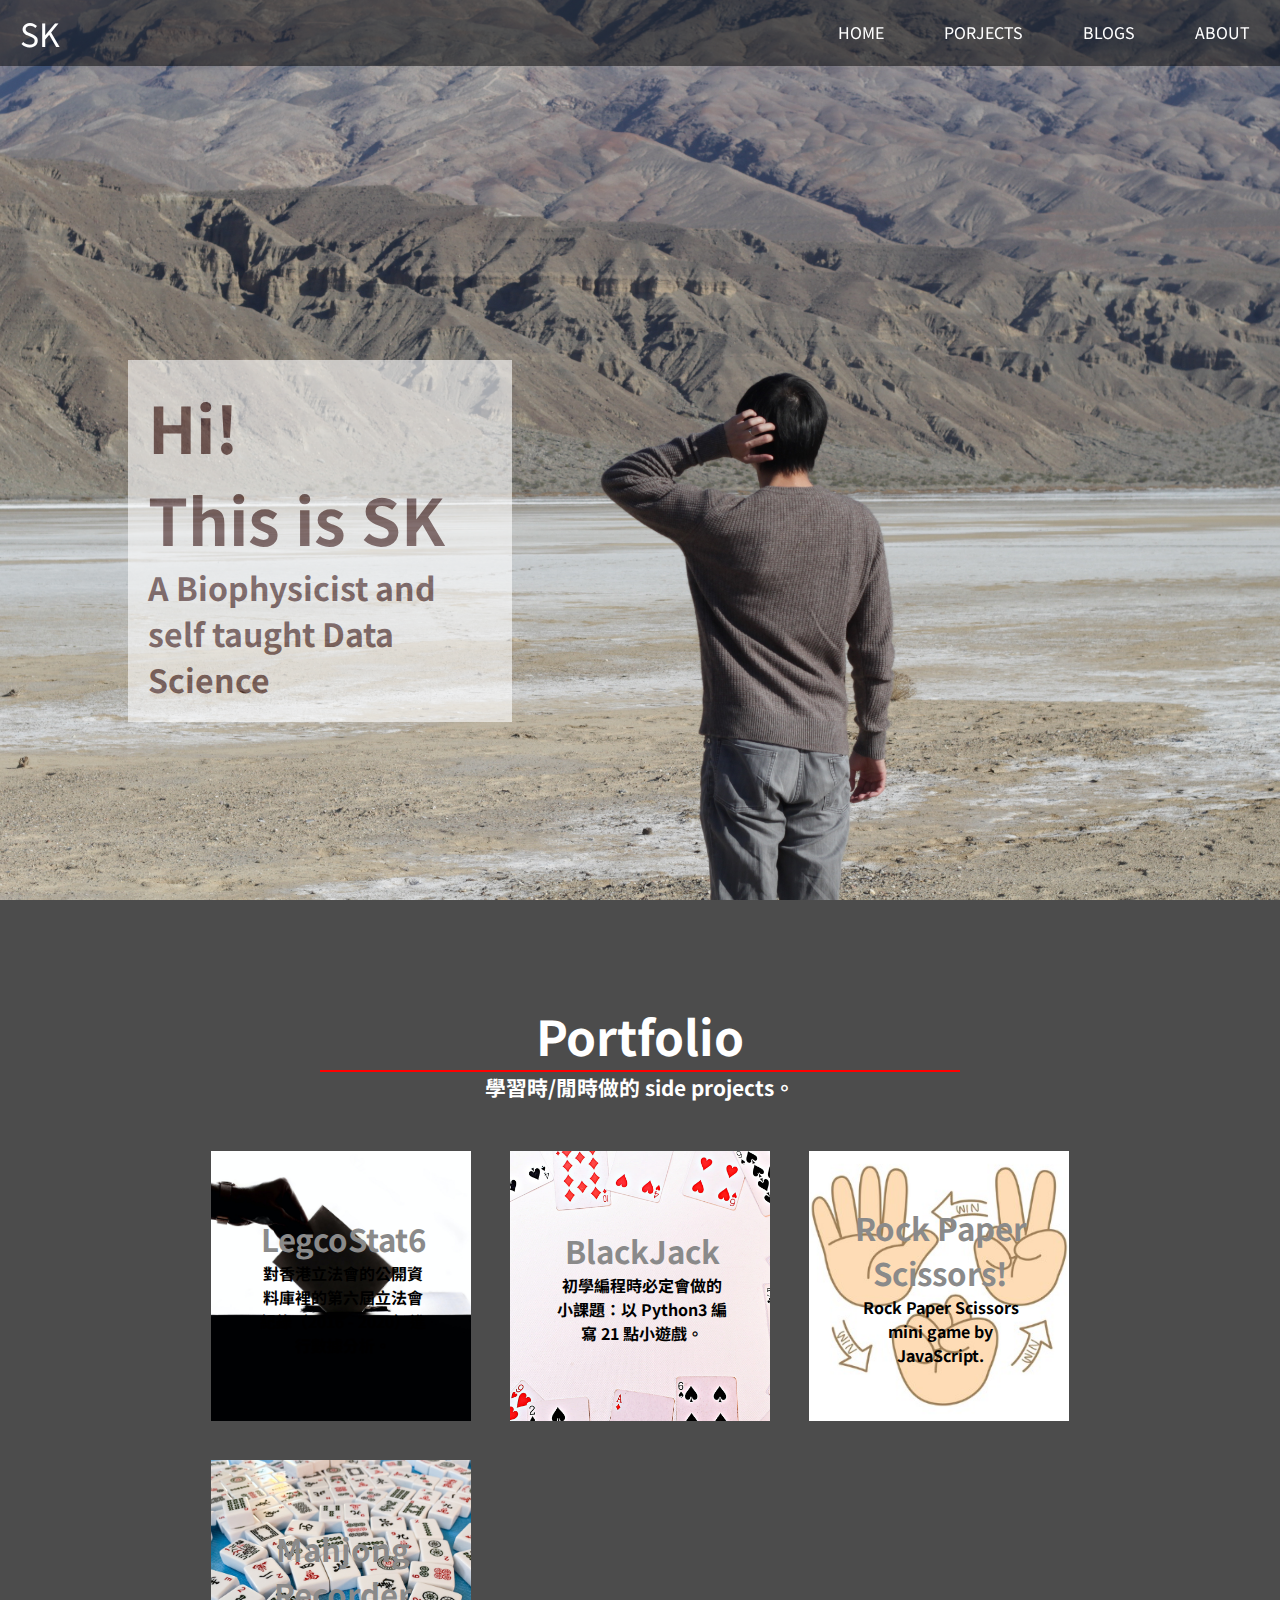
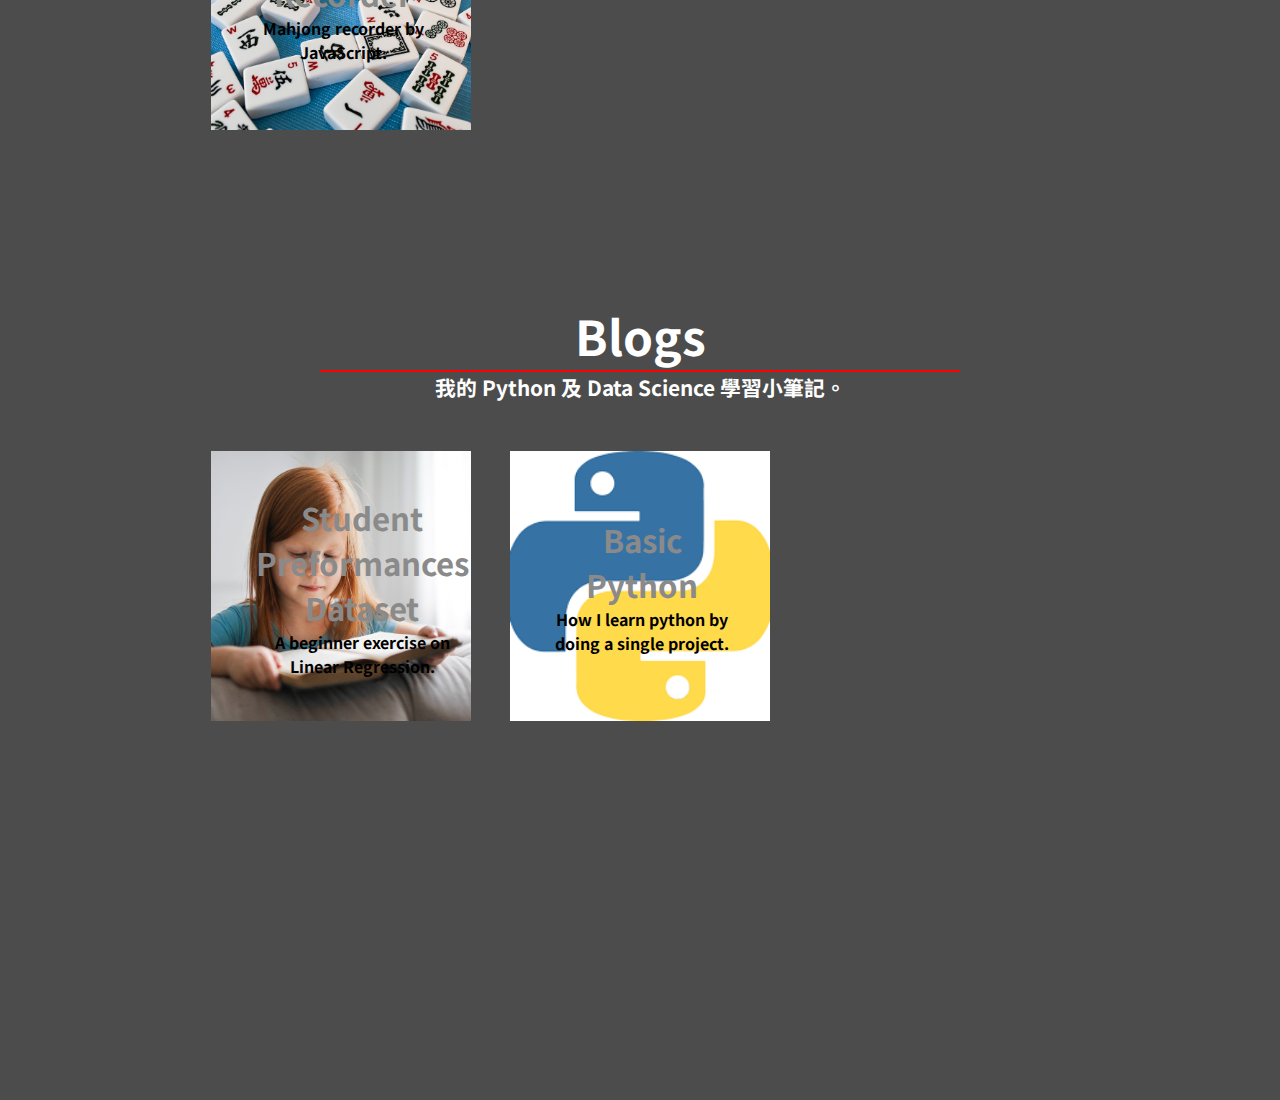
==== commit 0a819aba: "change welcome wording" ====
--- a/index.html
+++ b/index.html
@@ -30,7 +30,7 @@
             <div class="banner">
                 <div class="banner-box">
                     <div class="banner-big">Hi!<br>This is SK</div>
-                    <div class="banner-small">A Biophysicist interested in Data Science</div>
+                    <div class="banner-small">A Biophysicist and self taught Data Science</div>
                 </div>
             </div>
         </div>
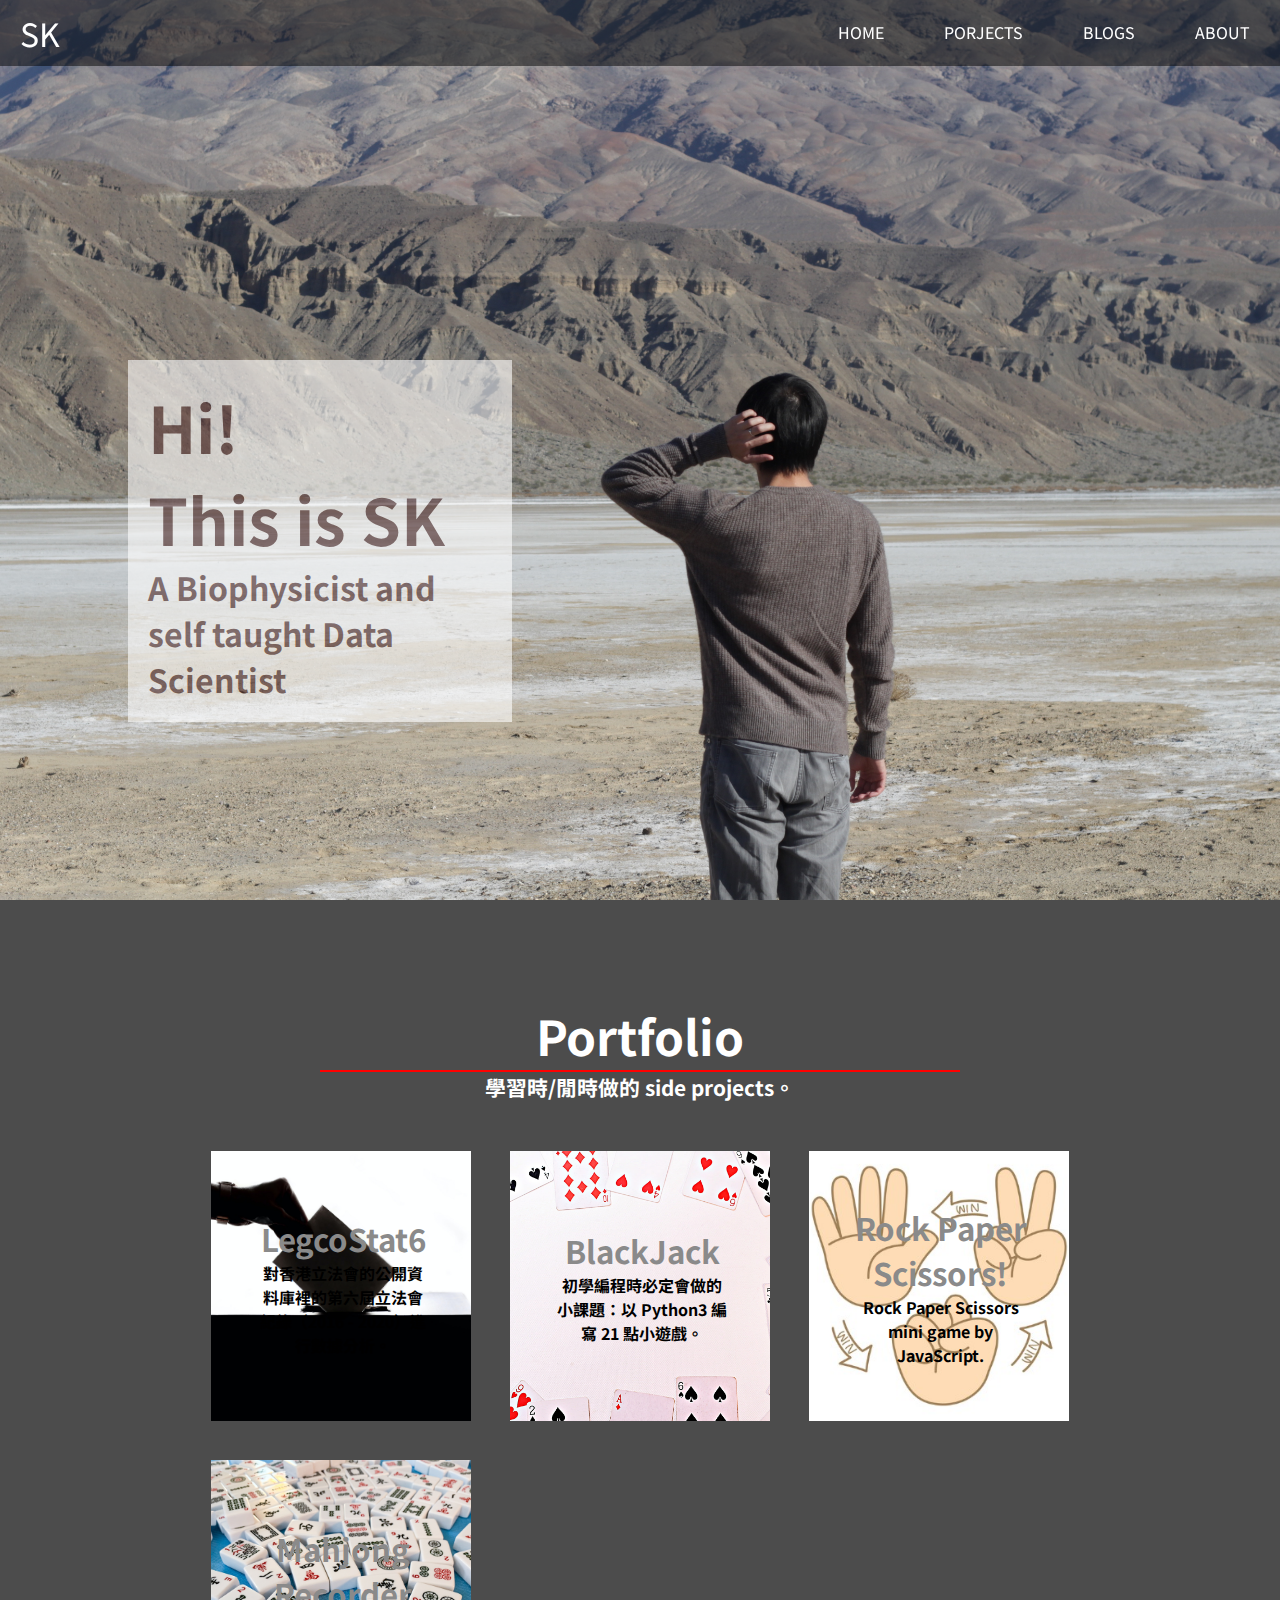
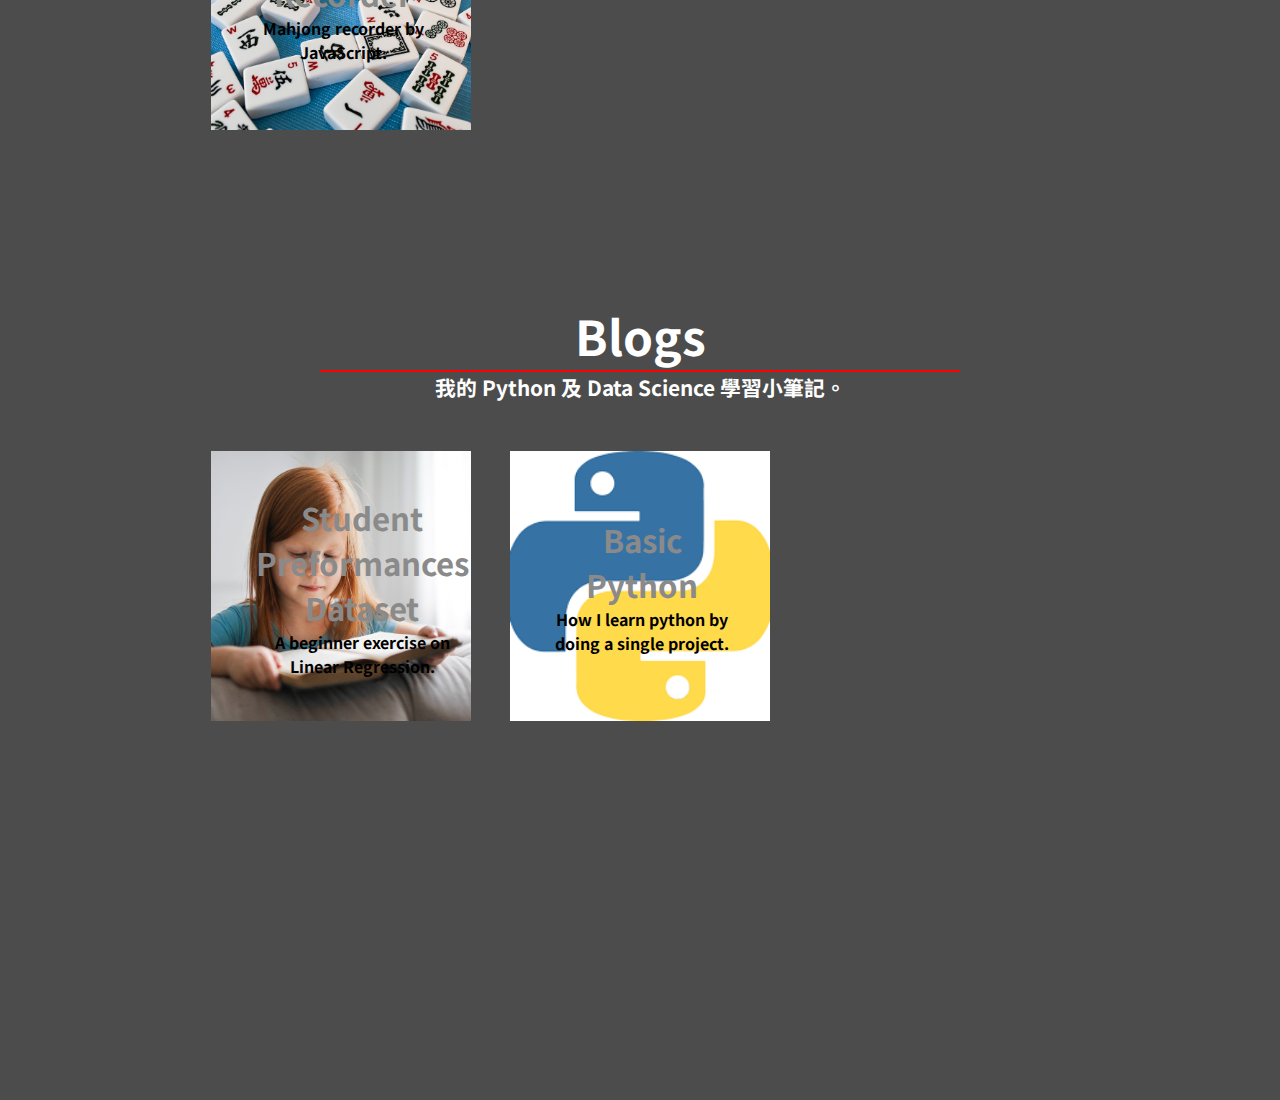
==== commit b550b53e: "Update index.html" ====
--- a/index.html
+++ b/index.html
@@ -30,7 +30,7 @@
             <div class="banner">
                 <div class="banner-box">
                     <div class="banner-big">Hi!<br>This is SK</div>
-                    <div class="banner-small">A Biophysicist and self taught Data Science</div>
+                    <div class="banner-small">A Biophysicist and self taught Data Scientist</div>
                 </div>
             </div>
         </div>
